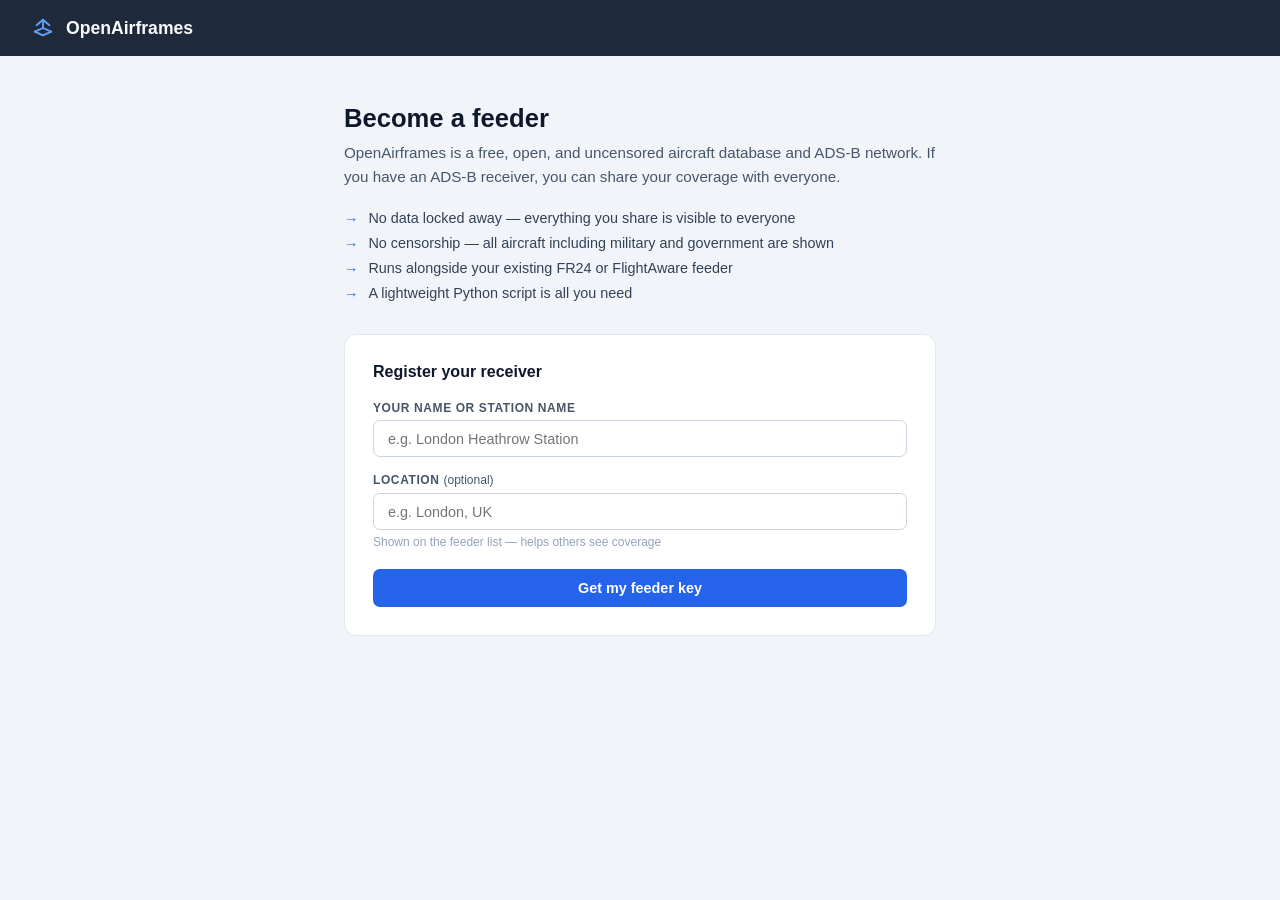
==== static/join.html @ 1fba99d5 "Add self-service feeder registration POST /feeders/register accepts name and optional location, gene" ====
<!doctype html>
<html lang="en">
<head>
<meta charset="utf-8">
<meta name="viewport" content="width=device-width, initial-scale=1">
<title>OpenAirframes — Join as a Feeder</title>
<style>
  *, *::before, *::after { box-sizing: border-box; margin: 0; padding: 0; }

  body {
    font-family: -apple-system, BlinkMacSystemFont, "Segoe UI", Roboto, sans-serif;
    background: #f1f5f9;
    color: #0f172a;
    min-height: 100vh;
  }

  header {
    background: #1e293b;
    padding: 0 2rem;
    display: flex;
    align-items: center;
    height: 56px;
    gap: 0.75rem;
  }

  header h1 { font-size: 1.1rem; font-weight: 600; color: #f8fafc; }

  main {
    max-width: 640px;
    margin: 3rem auto;
    padding: 0 1.5rem;
  }

  .hero {
    margin-bottom: 2rem;
  }

  .hero h2 {
    font-size: 1.6rem;
    font-weight: 700;
    color: #0f172a;
    margin-bottom: 0.5rem;
  }

  .hero p {
    font-size: 0.95rem;
    color: #475569;
    line-height: 1.6;
  }

  .perks {
    display: flex;
    flex-direction: column;
    gap: 0.5rem;
    margin: 1.25rem 0;
  }

  .perk {
    display: flex;
    align-items: flex-start;
    gap: 0.625rem;
    font-size: 0.9rem;
    color: #334155;
  }

  .perk::before {
    content: "→";
    color: #2563eb;
    font-weight: 700;
    flex-shrink: 0;
    margin-top: 1px;
  }

  .card {
    background: #fff;
    border-radius: 12px;
    border: 1px solid #e2e8f0;
    padding: 1.75rem;
    margin-bottom: 1.25rem;
  }

  .card h3 {
    font-size: 1rem;
    font-weight: 700;
    margin-bottom: 1.25rem;
    color: #0f172a;
  }

  .field {
    margin-bottom: 1rem;
  }

  .field label {
    display: block;
    font-size: 0.75rem;
    font-weight: 700;
    text-transform: uppercase;
    letter-spacing: 0.05em;
    color: #475569;
    margin-bottom: 0.35rem;
  }

  .field input {
    width: 100%;
    padding: 0.6rem 0.875rem;
    border: 1px solid #cbd5e1;
    border-radius: 7px;
    font-size: 0.9rem;
    color: #0f172a;
    outline: none;
    transition: border-color 0.15s, box-shadow 0.15s;
  }

  .field input:focus {
    border-color: #3b82f6;
    box-shadow: 0 0 0 3px rgba(59,130,246,0.12);
  }

  .field small {
    display: block;
    font-size: 0.75rem;
    color: #94a3b8;
    margin-top: 0.3rem;
  }

  .btn {
    width: 100%;
    padding: 0.7rem 1rem;
    background: #2563eb;
    color: #fff;
    border: none;
    border-radius: 7px;
    font-size: 0.9rem;
    font-weight: 600;
    cursor: pointer;
    transition: background 0.15s;
    margin-top: 0.25rem;
  }

  .btn:hover { background: #1d4ed8; }
  .btn:disabled { opacity: 0.55; cursor: not-allowed; }

  .error-box {
    background: #fef2f2;
    border: 1px solid #fecaca;
    border-radius: 8px;
    padding: 0.875rem 1rem;
    font-size: 0.875rem;
    color: #b91c1c;
    margin-top: 0.75rem;
  }

  .success-card {
    background: #fff;
    border-radius: 12px;
    border: 1px solid #e2e8f0;
    padding: 1.75rem;
    display: none;
  }

  .success-card h3 {
    font-size: 1rem;
    font-weight: 700;
    color: #15803d;
    margin-bottom: 0.5rem;
  }

  .success-card p {
    font-size: 0.875rem;
    color: #475569;
    margin-bottom: 1.25rem;
    line-height: 1.6;
  }

  .key-box {
    background: #f8fafc;
    border: 1px solid #e2e8f0;
    border-radius: 8px;
    padding: 0.875rem 1rem;
    display: flex;
    align-items: center;
    gap: 0.75rem;
    margin-bottom: 1.25rem;
  }

  .key-box code {
    flex: 1;
    font-family: "SF Mono", "Fira Code", monospace;
    font-size: 0.85rem;
    color: #1e293b;
    word-break: break-all;
  }

  .copy-btn {
    padding: 0.35rem 0.75rem;
    background: #2563eb;
    color: #fff;
    border: none;
    border-radius: 5px;
    font-size: 0.78rem;
    font-weight: 600;
    cursor: pointer;
    white-space: nowrap;
    transition: background 0.15s;
    flex-shrink: 0;
  }

  .copy-btn:hover { background: #1d4ed8; }
  .copy-btn.copied { background: #16a34a; }

  .cmd-block {
    background: #1e293b;
    border-radius: 8px;
    padding: 1rem 1.1rem;
    font-family: "SF Mono", "Fira Code", monospace;
    font-size: 0.8rem;
    color: #e2e8f0;
    white-space: pre-wrap;
    word-break: break-all;
    line-height: 1.6;
    margin-bottom: 1rem;
  }

  .cmd-label {
    font-size: 0.72rem;
    font-weight: 700;
    text-transform: uppercase;
    letter-spacing: 0.06em;
    color: #94a3b8;
    margin-bottom: 0.4rem;
  }
</style>
</head>
<body>

<header>
  <svg width="22" height="22" viewBox="0 0 24 24" fill="none" stroke="#60a5fa" stroke-width="2" stroke-linecap="round" stroke-linejoin="round">
    <path d="M21 16l-9-4-9 4 9-4 9 4z"/>
    <path d="M3 16l9 4 9-4"/>
    <path d="M12 12V3"/>
    <path d="M5 9l7-6 7 6"/>
  </svg>
  <h1>OpenAirframes</h1>
</header>

<main>
  <div class="hero">
    <h2>Become a feeder</h2>
    <p>OpenAirframes is a free, open, and uncensored aircraft database and ADS-B network. If you have an ADS-B receiver, you can share your coverage with everyone.</p>
    <div class="perks">
      <div class="perk">No data locked away — everything you share is visible to everyone</div>
      <div class="perk">No censorship — all aircraft including military and government are shown</div>
      <div class="perk">Runs alongside your existing FR24 or FlightAware feeder</div>
      <div class="perk">A lightweight Python script is all you need</div>
    </div>
  </div>

  <div class="card" id="form-card">
    <h3>Register your receiver</h3>
    <div class="field">
      <label>Your name or station name</label>
      <input id="f-name" type="text" placeholder="e.g. London Heathrow Station">
    </div>
    <div class="field">
      <label>Location <span style="font-weight:400;text-transform:none;letter-spacing:0">(optional)</span></label>
      <input id="f-location" type="text" placeholder="e.g. London, UK">
      <small>Shown on the feeder list — helps others see coverage</small>
    </div>
    <button class="btn" id="register-btn" onclick="register()">Get my feeder key</button>
    <div id="form-error" style="display:none"></div>
  </div>

  <div class="success-card" id="success-card">
    <h3>You're registered!</h3>
    <p>Here is your feeder key. Keep it safe — it's how your receiver is identified on the network.</p>

    <div class="key-box">
      <code id="key-display"></code>
      <button class="copy-btn" id="copy-key-btn" onclick="copyKey()">Copy</button>
    </div>

    <div class="cmd-label">Run this on your receiver</div>
    <div class="cmd-block" id="cmd-display"></div>

    <div class="cmd-label">Or save the config and run without flags each time</div>
    <div class="cmd-block" id="cmd-save-display"></div>

    <p style="margin-top:0.75rem;font-size:0.8rem;color:#94a3b8;">
      The feeder client reads from <code style="font-size:0.78rem">/run/dump1090-mutability/aircraft.json</code> by default.
      If your setup is different, add <code style="font-size:0.78rem">--source /path/to/aircraft.json</code>.
    </p>
  </div>
</main>

<script>
  async function register() {
    const name = document.getElementById('f-name').value.trim();
    const location = document.getElementById('f-location').value.trim();
    const errEl = document.getElementById('form-error');
    const btn = document.getElementById('register-btn');

    errEl.style.display = 'none';

    if (!name) {
      errEl.innerHTML = '<div class="error-box">Please enter a station name.</div>';
      errEl.style.display = 'block';
      return;
    }

    btn.disabled = true;
    btn.textContent = 'Registering…';

    try {
      const r = await fetch('/feeders/register', {
        method: 'POST',
        headers: { 'Content-Type': 'application/json' },
        body: JSON.stringify({ name, location: location || null }),
      });

      if (!r.ok) {
        const err = await r.json().catch(() => ({}));
        throw new Error(err.detail || 'Registration failed');
      }

      const data = await r.json();
      showSuccess(name, data.key);

    } catch (e) {
      errEl.innerHTML = `<div class="error-box">${e.message}</div>`;
      errEl.style.display = 'block';
      btn.disabled = false;
      btn.textContent = 'Get my feeder key';
    }
  }

  function showSuccess(name, key) {
    document.getElementById('form-card').style.display = 'none';
    const card = document.getElementById('success-card');
    card.style.display = 'block';
    document.getElementById('key-display').textContent = key;

    const server = window.location.origin;
    const cmd = `python3 scripts/feeder_client.py \\\n  --server ${server} \\\n  --key ${key}`;
    const cmdSave = `python3 scripts/feeder_client.py \\\n  --server ${server} \\\n  --key ${key} \\\n  --save`;

    document.getElementById('cmd-display').textContent = cmd;
    document.getElementById('cmd-save-display').textContent = cmdSave;
  }

  function copyKey() {
    const key = document.getElementById('key-display').textContent;
    navigator.clipboard.writeText(key).then(() => {
      const btn = document.getElementById('copy-key-btn');
      btn.textContent = 'Copied!';
      btn.classList.add('copied');
      setTimeout(() => { btn.textContent = 'Copy'; btn.classList.remove('copied'); }, 2000);
    });
  }

  document.getElementById('f-name').addEventListener('keydown', e => {
    if (e.key === 'Enter') document.getElementById('f-location').focus();
  });

  document.getElementById('f-location').addEventListener('keydown', e => {
    if (e.key === 'Enter') register();
  });
</script>
</body>
</html>
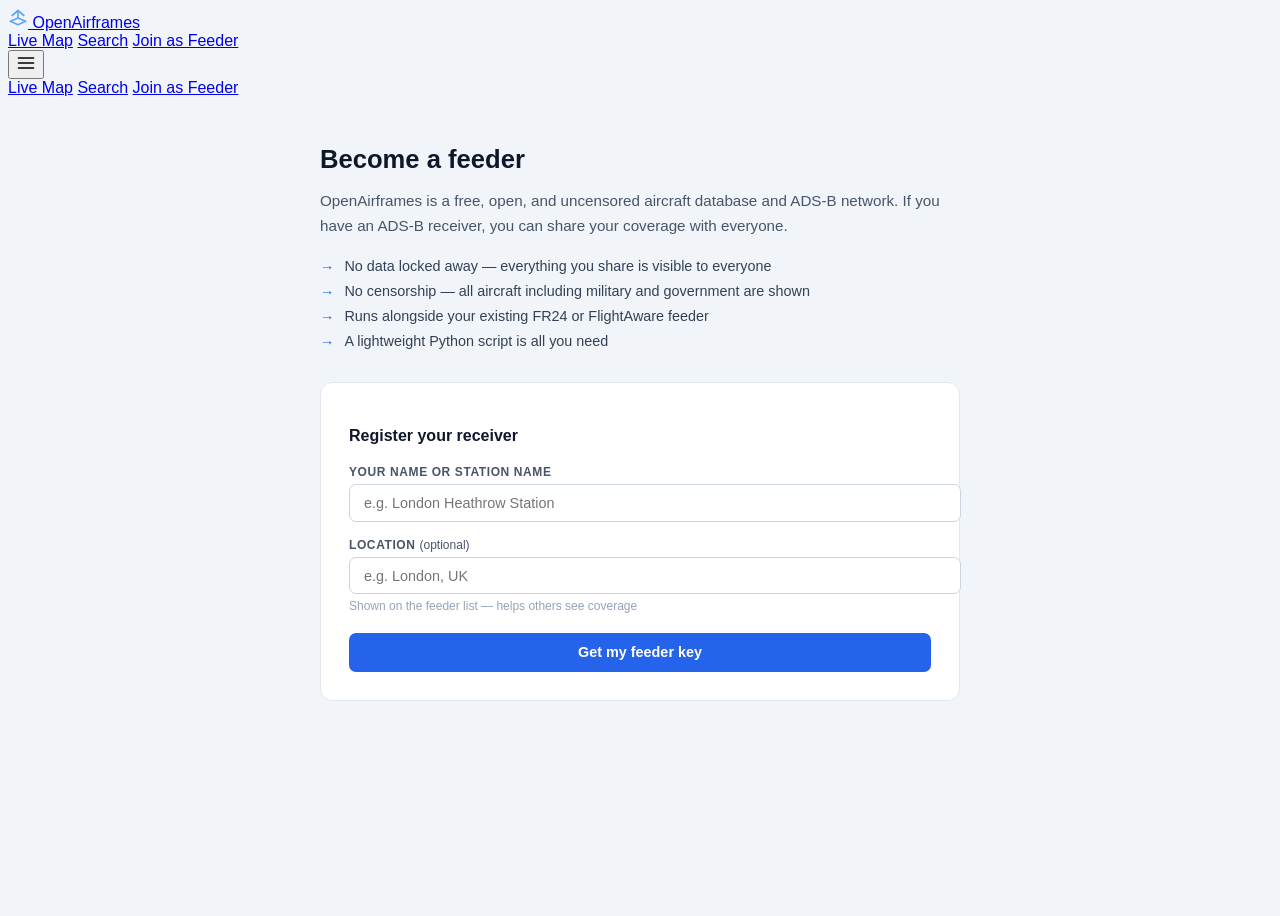
==== commit ef280bbf: "Add homepage, shared nav, mobile layout, and search page - New homepage at /ui/ with live stats (air" ====
--- a/static/join.html
+++ b/static/join.html
@@ -4,26 +4,14 @@
 <meta charset="utf-8">
 <meta name="viewport" content="width=device-width, initial-scale=1">
 <title>OpenAirframes — Join as a Feeder</title>
+<link rel="stylesheet" href="/ui/nav.css">
 <style>
-  *, *::before, *::after { box-sizing: border-box; margin: 0; padding: 0; }
-
   body {
     font-family: -apple-system, BlinkMacSystemFont, "Segoe UI", Roboto, sans-serif;
     background: #f1f5f9;
     color: #0f172a;
     min-height: 100vh;
   }
-
-  header {
-    background: #1e293b;
-    padding: 0 2rem;
-    display: flex;
-    align-items: center;
-    height: 56px;
-    gap: 0.75rem;
-  }
-
-  header h1 { font-size: 1.1rem; font-weight: 600; color: #f8fafc; }
 
   main {
     max-width: 640px;
@@ -234,13 +222,30 @@
 <body>
 
 <header>
-  <svg width="22" height="22" viewBox="0 0 24 24" fill="none" stroke="#60a5fa" stroke-width="2" stroke-linecap="round" stroke-linejoin="round">
-    <path d="M21 16l-9-4-9 4 9-4 9 4z"/>
-    <path d="M3 16l9 4 9-4"/>
-    <path d="M12 12V3"/>
-    <path d="M5 9l7-6 7 6"/>
-  </svg>
-  <h1>OpenAirframes</h1>
+  <div class="hdr">
+    <a href="/ui/" class="brand">
+      <svg width="20" height="20" viewBox="0 0 24 24" fill="none" stroke="#60a5fa" stroke-width="2" stroke-linecap="round" stroke-linejoin="round">
+        <path d="M21 16l-9-4-9 4 9-4 9 4z"/>
+        <path d="M3 16l9 4 9-4"/>
+        <path d="M12 12V3"/>
+        <path d="M5 9l7-6 7 6"/>
+      </svg>
+      OpenAirframes
+    </a>
+    <nav class="nav-main">
+      <a href="/ui/map.html">Live Map</a>
+      <a href="/ui/search.html">Search</a>
+      <a href="/ui/join.html" class="active">Join as Feeder</a>
+    </nav>
+    <button class="burger" onclick="document.getElementById('mnav').classList.toggle('open')" aria-label="Menu">
+      <svg width="20" height="20" viewBox="0 0 24 24" fill="none" stroke="currentColor" stroke-width="2" stroke-linecap="round" stroke-linejoin="round"><line x1="3" y1="6" x2="21" y2="6"/><line x1="3" y1="12" x2="21" y2="12"/><line x1="3" y1="18" x2="21" y2="18"/></svg>
+    </button>
+  </div>
+  <nav class="nav-mob" id="mnav">
+    <a href="/ui/map.html">Live Map</a>
+    <a href="/ui/search.html">Search</a>
+    <a href="/ui/join.html" class="active">Join as Feeder</a>
+  </nav>
 </header>
 
 <main>
